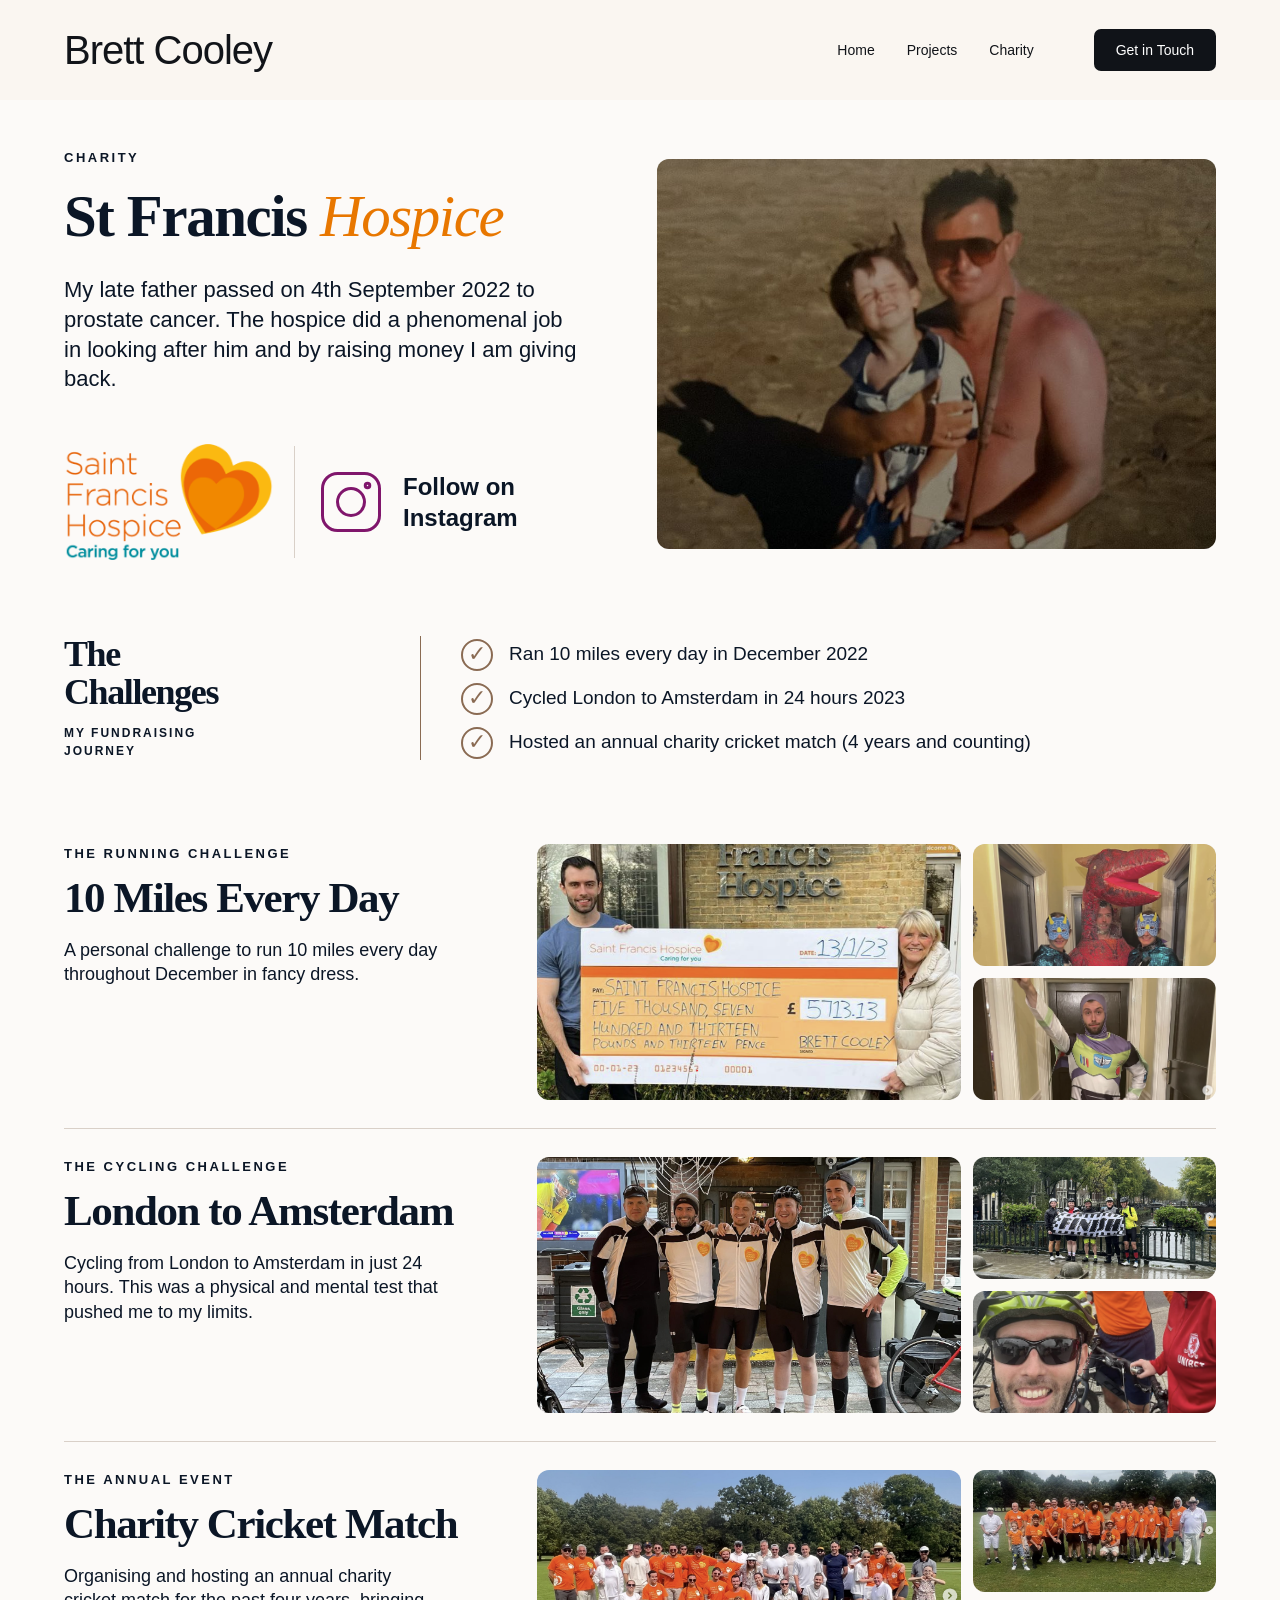
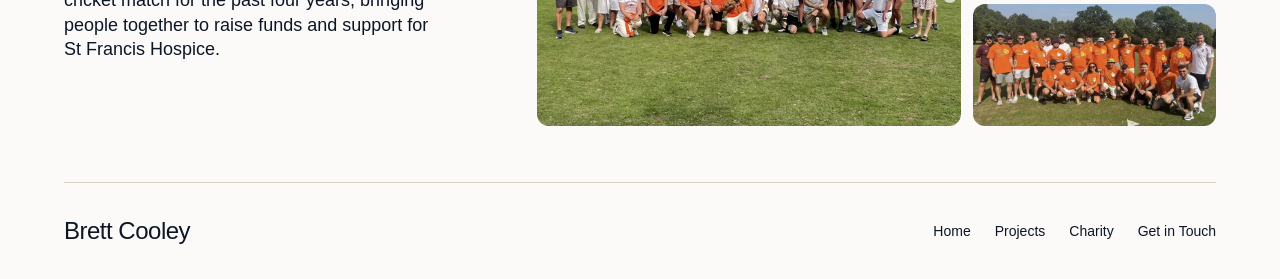
==== charity.html @ a1520d6f "update" ====
<!DOCTYPE html>
<html lang="en">
<head>
    <meta charset="UTF-8">
    <meta name="viewport" content="width=device-width, initial-scale=1.0">
    <title>Charity &amp; CooleyRunnings | Brett Cooley</title>
    <meta name="description" content="Brett Cooley's fundraising journey for St Francis Hospice: running, cycling and annual charity cricket.">
    <link rel="stylesheet" href="./style.css">
    <link rel="stylesheet" href="./charity.css">
</head>
<body class="charityPage">
    <header class="heroPage">
        <section class="navContainer container">
            <div class="navLogo"><a href="./index.html#Home">Brett Cooley</a></div>
            <button class="burger" type="button" aria-label="Toggle navigation" aria-controls="navigation">
                <span></span><span></span><span></span>
            </button>
            <nav class="navLinks" id="navigation" aria-label="Main navigation">
                <a href="./index.html#Home" class="navLink">Home</a>
                <a href="./index.html#Projects" class="navLink">Projects</a>
                <a href="./charity.html" class="navLink">Charity</a>
                <a href="./index.html#Contact" class="ctaContact">Get in Touch</a>
            </nav>
        </section>
    </header>
    <main class="container">
        <section class="charityIntro" aria-labelledby="charityHeading">
            <div class="introText">
                <p class="charityLabel">Charity</p>
                <h1 id="charityHeading">St Francis <em>Hospice</em></h1>
                <p class="introParagraph">My late father passed on 4th September 2022 to prostate cancer. The hospice did a phenomenal job in looking after him and by raising money I am giving back.</p>
                <div class="charitySocials">
                    <a class="hospiceLink" href="https://www.sfh.org.uk/">
                        <img class="hospiceLogo" src="./images/hospice%20logo.png"
                             alt="Saint Francis Hospice — Caring with compassion">
                    </a>
                    <!-- Replace the Instagram href with your CooleyRunnings profile URL. -->
                    <a class="instagramLink" href="https://www.instagram.com/cooley_runnings/">
                        <svg class="charityIcon" viewBox="0 0 48 48" aria-hidden="true">
                            <rect x="5" y="5" width="38" height="38" rx="10"/>
                            <circle cx="24" cy="24" r="9"/><circle cx="35" cy="13" r="1.5"/>
                        </svg>
                        <span>Follow on<br>Instagram</span>
                    </a>
                </div>
            </div>
            <!-- Replace placeholder image sources with your charity photographs. -->
            <div class="charityPhoto introPhoto"><img src="./images/charityheroimage.jpg" alt="A childhood photograph of Brett with his father" loading="lazy"></div>
        </section>
        <section class="challengesPanel" aria-labelledby="challengesHeading">
            <div class="challengesTitle">
                
                <div><h2 id="challengesHeading">The<br>Challenges</h2>
                <p class="charityLabel">My fundraising<br>journey</p></div>
            </div>
            <ul class="challengesList">
                <li>Ran 10 miles every day in December 2022</li>
                <li>Cycled London to Amsterdam in 24 hours 2023</li>
                <li>Hosted an annual charity cricket match (4 years and counting)</li>
            </ul>
        </section>
        <section class="challengeSection" aria-labelledby="runningTitle">
            <div class="challengeText">
                <p class="charityLabel">The running challenge</p>
                <h2 id="runningTitle">10 Miles Every Day</h2>
                <p>A personal challenge to run 10 miles every day throughout December in fancy dress.</p>
            </div>
            <div class="challengeGallery" aria-label="Running photos">
<div class="charityPhoto mainPhoto"><img src="./images/brettandmumpicwithcheque.png" alt="Running fundraising event" loading="lazy"></div>
<div class="charityPhoto dinoPhoto"><img src="./images/dinorunpic.png" alt="Brett and two supporters dressed in dinosaur costumes for a charity run" loading="lazy"></div>
<div class="charityPhoto buzzPhoto"><img src="./images/buzz.png" alt="Running supporters and team" loading="lazy"></div>
</div>
        </section>
        <section class="challengeSection" aria-labelledby="cyclingTitle">
            <div class="challengeText">
                <p class="charityLabel">The cycling challenge</p>
                <h2 id="cyclingTitle">London to Amsterdam</h2>
                <p>Cycling from London to Amsterdam in just 24 hours. This was a physical and mental test that pushed me to my limits.</p>
            </div>
            <div class="challengeGallery" aria-label="Cycling photos">
<div class="charityPhoto mainPhoto"><img src="./images/cyclingstart.png" alt="Cycling fundraising event" loading="lazy"></div>
<div class="charityPhoto "><img src="./images/cyclingfinish.png" alt="Cycling challenge moment" loading="lazy"></div>
<div class="charityPhoto bottomCyclingPhoto"><img src="./images/bottomcyclingpic.png" alt="Four cyclists, including a cyclist wearing a yellow helmet in the foreground" loading="lazy"></div>
</div>
        </section>
        <section class="challengeSection" aria-labelledby="cricketTitle">
            <div class="challengeText">
                <p class="charityLabel">The annual event</p>
                <h2 id="cricketTitle">Charity Cricket Match</h2>
                <p>Organising and hosting an annual charity cricket match for the past four years, bringing people together to raise funds and support for St Francis Hospice.</p>
            </div>
            <div class="challengeGallery" aria-label="Charity cricket photos">
<div class="charityPhoto mainPhoto"><img src="./images/cricket1.png" alt="Charity cricket fundraising event" loading="lazy"></div>
<div class="charityPhoto "><img src="./images/cricket2.png" alt="Charity cricket challenge moment" loading="lazy"></div>
<div class="charityPhoto "><img src="./images/cricket3.png" alt="Charity cricket supporters and team" loading="lazy"></div>
</div>
        </section>
    </main>
    <footer class="charityFooter container">
        <a class="footerName" href="./index.html">Brett Cooley</a>
        <nav class="footerLinks" aria-label="Footer navigation">
            <a href="./index.html#Home">Home</a>
            <a href="./index.html#Projects">Projects</a>
            <a href="./charity.html" aria-current="page">Charity</a>
            <a href="./index.html#Contact">Get in Touch</a>
        </nav>
    </footer>
    <script src="./script-js"></script>
</body>
</html>
---- style.css ----
:root {
    /* BACKGROUNDS */
    --background: #FAF6F1;
    --background-secondary: #F2ECE5;

    /* TEXT */
    --text: #111419;
    --text-secondary: #393939;
    --text-highlight: #9A8D84;

    /* BUTTONS */
    --button-background: #101318;
    --button-text: #FFFFFF;

    /* BORDERS */
    --border: #D9D0C8;

    /* FONTS */
    --font-main: 'DM Sans', Arial, sans-serif;
    --font-stats: 'Cormorant Garamond', Georgia, serif;
    --page-width: 1160px;
    --section-space: clamp(36px, 5vw, 58px);
    --button-radius: 7px;
    --image-radius: 14px;
}

/* BASE STYLES */

* {
    margin: 0;
    padding: 0;
    box-sizing: border-box;
}

img {
    display: block;
    max-width: 100%;
    height: auto;
}

html {
    scroll-behavior: smooth;
    scroll-padding-top: 24px;
}

body {
    background: var(--background);
    color: var(--text);
    font-family: var(--font-main);
    -webkit-font-smoothing: antialiased;
}

a {
    color: inherit;
    text-decoration: none;
}

button {
    font: inherit;
}

a:focus-visible, button:focus-visible {
    outline: 2px solid var(--text-highlight);
    outline-offset: 6px;
}

/* SHARED STYLES */

.container {
    width: 90%;
    max-width: var(--page-width);
    margin: 0 auto;
}

.sectionLabel {
    display: flex;
    align-items: center;
    gap: 24px;
    font-size: 12px;
    font-weight: 700;
    letter-spacing: 3px;
    text-transform: uppercase;
    line-height: 1.5;
}

.sectionLabel::after {
    content: '';
    width: 66px;
    height: 1px;
    background: var(--text-secondary);
    flex-shrink: 0;
}

.heroImage, .charityImage, .webDevImage {
    background: #000;
}

.heroImage img, .charityImage img, .webDevImage img {
    width: 100%;
    height: 100%;
    object-fit: cover;
    color: #fff;
    font-size: 14px;
}

.charityText h2, .webDevText h2, .contactSection h2 {
    font-size: clamp(30px, 3.7vw, 42px);
    font-weight: 400;
    line-height: 1.12;
    letter-spacing: -1.3px;
    margin-top: 20px;
}

.sectionLink {
    display: inline-flex;
    gap: 24px;
    align-items: center;
    font-size: 18px;
    font-weight: 600;
    border-bottom: 1px solid currentColor;
    padding-bottom: 7px;
    margin-top: 28px;
}

.sectionLink span {
    font-size: 26px;
    line-height: 1;
}

/* NAVIGATION */

.navContainer {
    display: grid;
    grid-template-columns: auto 1fr;
    margin-top: 0;
    position: relative;
    align-items: center;
    min-height: 100px;
    gap: 24px;
}

.navLinks {
    position: absolute;
    top: 100%;
    left: 0;
    width: 100%;
    visibility: hidden;
    opacity: 0;
    display: flex;
    flex-direction: column;
    justify-content: center;
    align-items: center;
    gap: 14px;
    grid-column: 1 / -1;
    transform: translateY(-10px);
    transition: transform 0.6s, opacity 0.6s, visibility 0.3s;
    z-index: 100;
    padding: 20px;
    background-color: var(--background);
    border-bottom: 1px solid var(--border);
}

.navLinks a {
    display: flex;
    text-align: center;
    align-items: center;
    justify-content: center;
    text-decoration: none;
    color: var(--text);
    padding: 10px;
}

.navLinks.active {
    visibility: visible;
    opacity: 1;
    transform: translateY(0);
}

.navlogo {
    margin-left: 5px;
}

.burger {
    display: flex;
    flex-direction: column;
    gap: 5px;
    margin-left: auto;
    margin-right: 5px;
    border: 0;
    background: transparent;
    padding: 12px 0 12px 12px;
    cursor: pointer;
}

.burger span {
    display: block;
    width: 30px;
    height: 3px;
    border-radius: 20px;
    background-color: black;
    flex-direction: column;
    transition: transform 0.3s ease, opacity 0.3s ease;
}

.burger.active span:nth-child(2) {
    opacity: 0;
}

.burger.active span:nth-child(1) {
    transform: translateY(8px) rotate(45deg);
}

.burger.active span:nth-child(3) {
    transform: translateY(-8px) rotate(-45deg);
}

.navLogo, .navlogo {
    margin-left: 0;
    font-size: 28px;
    letter-spacing: -1px;
    white-space: nowrap;
}

.navLinks .ctaContact, .heroCta1 {
    background: var(--button-background);
    color: var(--button-text);
    border-radius: var(--button-radius);
    padding: 15px 24px;
    transition: transform 0.2s ease, background-color 0.2s ease;
}

.heroCta1:hover, .navLinks .ctaContact:hover {
    background: var(--text-secondary);
    transform: scale(1.03);
}

.navLink:hover, .sectionLink:hover, .heroCta2:hover {
    color: var(--text-highlight);
    transform: scale(1.03);
    transition: transform 0.2s ease, background-color 0.2s ease;
}

/* HERO */

.heroContainer {
    margin-top: 24px;
    display: grid;
    grid-template-columns: 1fr;
    gap: 36px;
}

.heroTitle {
    margin-top: 24px;
    font-family: var(--font-main);
    font-size: clamp(38px, 5.1vw, 64px);
    font-weight: 400;
    line-height: 1.08;
    letter-spacing: -2px;
}

.heroTitle2 {
    color: var(--text-highlight);
    font-style: italic;
    font-size: inherit;
    font-weight: 400;
    display: block;
    line-height: 1.1;
}

.heroParagraph {
    margin-top: 30px;
    width: 100%;
    max-width: 39ch;
    font-size: 18px;
    text-align: left;
    line-height: 1.5;
}

.heroImage {
    margin-top: 0;
    background-color: black;
    min-height: 0;
    position: relative;
    aspect-ratio: 1.1;
    border-radius: 0;
    /* Rounded, slanted outline; the photo inside stays upright. */
    clip-path: polygon(
        43% 0%, 79% 0%, 84% 0.5%, 88.5% 2%, 92.5% 4.5%,
        96% 8%, 98.5% 12.5%, 100% 18%, 100% 23%, 99% 29%,
        89% 72%, 87% 79%, 84% 85%, 80% 90%, 75% 94%,
        69% 97%, 63% 99%, 57% 100%, 28% 100%, 22% 99.5%,
        16% 98%, 11% 95.5%, 6.5% 92%, 3% 87.5%, 1% 82%,
        0% 76%, 0% 70%, 1% 64%, 6% 42%, 9% 31%,
        13% 21%, 18% 13%, 23.5% 7%, 30% 3%, 36% 1%
    );
    overflow: hidden;
}

.heroCtas {
    display: flex;
    flex-direction: row;
    gap: 22px 36px;
    margin-top: 36px;
    font-size: 16px;
    white-space: nowrap;
    align-items: center;
    flex-wrap: wrap;
}

.heroTitles {
    align-self: center;
    min-width: 0;
}

.heroCta1 {
    display: inline-flex;
    align-items: center;
    gap: 28px;
}

.heroCta2 {
    display: inline-flex;
    align-items: center;
    gap: 12px;
    border-bottom: 1px solid currentColor;
    padding: 8px 0;
    font-weight: 600;
}

/* ACHIEVEMENTS */

.charityFigureShort {
    display: none;
}

.achievementsContainer {
    display: grid;
    grid-template-columns: repeat(3, minmax(0, 1fr));
    margin-top: 20px;
    grid-column: 1 / -1;
    padding: 20px 0 54px;
}

.achievement {
    text-align: center;
    padding: 0 12px;
}

.achievement:last-child {
    align-items: center;
    justify-content: center;
    grid-column: auto;
    margin: 0;
    text-align: center;
}

.achievement + .achievement {
    border-left: 1px solid var(--text-highlight);
}

.achievement h2 {
    font-family: var(--font-stats);
    font-size: clamp(32px, 5.5vw, 62px);
    font-weight: 400;
    line-height: 1.15;
    letter-spacing: -2px;
}

.achievement p {
    margin-top: 14px;
    font-size: 10px;
    line-height: 1.6;
    letter-spacing: 2.5px;
    text-transform: uppercase;
}

/* CHARITY AND WEB DEVELOPMENT */

.charitySection, .webDevSection {
    display: grid;
    align-items: center;
    gap: 36px;
    border-top: 1px solid var(--border);
    padding: var(--section-space) 0;
}

.charityImage, .webDevImage {
    aspect-ratio: 1.8;
    overflow: hidden;
    border-radius: var(--image-radius);
}

.webDevImage {
    background: transparent;
    aspect-ratio: auto;
    border-radius: 0;
}

.webDevImage img {
    height: auto;
    object-fit: contain;
}

.charityText > p:not(.sectionLabel), .webDevText > p:not(.sectionLabel) {
    font-size: 19px;
    line-height: 1.5;
    max-width: 35ch;
    margin-top: 22px;
}

/* CONTACT */

.contactSection {
    padding: clamp(40px, 6vw, 76px) 0;
    border-top: 1px solid var(--border);
    border-bottom: 1px solid var(--border);
    margin-bottom: 40px;
    text-align: center;
}

.contactSection .sectionLabel {
    flex-direction: column;
    gap: 16px;
    color: var(--text-highlight);
}

.contactSection .sectionLabel::after {
    background: var(--text-highlight);
}

.contactSection h2 {
    font-family: var(--font-stats);
    font-size: clamp(28px, 3.5vw, 44px);
    line-height: 1.2;
    letter-spacing: -1px;
    margin: 26px auto 0;
    max-width: 40ch;
}

.contactLinks {
    display: flex;
    flex-wrap: wrap;
    align-items: center;
    justify-content: center;
    gap: 24px;
    margin-top: 40px;
}

.contactLink {
    display: inline-flex;
    align-items: center;
    gap: 18px;
    min-width: 0;
    max-width: 100%;
    font-size: clamp(14px, 1.8vw, 21px);
}

.contactLink span {
    overflow-wrap: anywhere;
}

.contactLink:hover {
    color: var(--text-highlight);
}

.contactIcon {
    width: 36px;
    height: 36px;
    flex-shrink: 0;
    fill: none;
    stroke: var(--text-highlight);
    stroke-width: 1.6;
    stroke-linecap: round;
    stroke-linejoin: round;
}

.linkedinBackground {
    fill: var(--text-highlight);
    stroke: none;
}

.linkedinMark {
    stroke: var(--background);
    stroke-width: 2.5;
}

.linkedinDot {
    fill: var(--background);
    stroke: none;
}

.contactSection > p:last-child {
    margin-top: 18px;
    color: var(--text-secondary);
    line-height: 1.5;
}

/* RESPONSIVE STYLES */

@media (min-width: 850px) {
    .contactLinks {
        gap: 0;
    }

    .contactLink + .contactLink {
        border-left: 1px solid var(--text-highlight);
        margin-left: 32px;
        padding-left: 32px;
    }

    .navLogo {
        font-size: 40px;
    }

    .burger {
        display: none;
    }
    .navLinks {
        position: static;
        top: auto;
        left: auto;
        grid-column: auto;
        width: auto;
        visibility: visible;
        opacity: 1;
        flex-direction: row;
        justify-content: flex-end;
        transform: none;
        transition: none;
        padding: 0;
        border: 0;
        gap: 16px;
    }
    .navLinks a {
        font-size: 14px;
        padding: 10px 8px;
    }
    .navLinks .ctaContact {
        margin-left: 36px;
        padding: 13px 22px;
    }
    
    .heroContainer {
        grid-template-columns: 0.95fr 1.05fr;
        gap: 44px 24px;
        margin-top: 12px;
    }
    .heroImage {
        aspect-ratio: 1.08;
        min-height: 450px;
    }
    .achievementsContainer {
        margin-top: 14px;
    }
    .achievement p {
        font-size: 11px;
        letter-spacing: 4px;
    }
    .charitySection {
        grid-template-columns: 1.25fr 0.92fr;
        gap: 44px;
    }
    .webDevSection {
        grid-template-columns: 0.92fr 1.25fr;
        gap: 44px;
    }
}
@media (max-width: 480px) {
    .contactSection h2 {
        font-size: clamp(22px, 6vw, 28px);
        line-height: 1.3;
        letter-spacing: -0.4px;
        text-wrap: balance;
    }

    .contactLinks {
        flex-direction: column;
        align-items: stretch;
        gap: 20px;
        width: max-content;
        max-width: 100%;
        margin: 28px auto 0;
        text-align: left;
    }

    .contactLink {
        width: 100%;
        gap: 12px;
    }

    .contactIcon {
        width: 28px;
        height: 28px;
    }

    .webDevImage {
        /* Use the full screen width for the three-laptop showcase. */
        width: calc(100% + 10vw);
        margin-left: -5vw;
    }

    .charityFigureFull {
        display: none;
    }
    .charityFigureShort {
        display: inline;
    }
    .navLogo {
        font-size: 25px;
    }
    .heroCtas {
        gap: 18px;
        font-size: 14px;
    }
    .heroCta1 {
        padding: 14px 16px;
        gap: 16px;
    }
    .achievement {
        padding: 0 8px;
    }
    .achievement h2 {
        font-size: 31px;
        letter-spacing: -1.5px;
    }
    .achievement p {
        font-size: 8px;
        letter-spacing: 1.4px;
    }
    .sectionLabel {
        letter-spacing: 2px;
    }
}
@media (prefers-reduced-motion: reduce) {
    html {
        scroll-behavior: auto;
    }
    .navLinks, .burger span, .navLinks .ctaContact, .heroCta1 {
        transition: none;
    }
}
---- charity.css ----
/* CHARITY PAGE VALUES */

.charityPage {
    --charity-navy: #0b1626;
    --charity-taupe: #8a6b53;
    --charity-purple: #80166c;
    --hospice-orange: #e87700;
    --charity-space: clamp(28px, 4vw, 48px);
    color: var(--charity-navy);
    background: #fcfaf8;
}

/* Navigation uses the shared homepage styles in style.css. */

.charityPage > header {
    color: var(--text);
    background: var(--background);
}

/* INTRODUCTION */

.charityIntro {
    display: grid;
    grid-template-columns: 1fr 1fr;
    align-items: center;
    gap: 34px;
    padding: var(--charity-space) 0;
}

.charityLabel {
    font-size: 13px;
    line-height: 1.5;
    text-transform: uppercase;
    letter-spacing: 2.5px;
    font-weight: 700;
}

.charityPage h1, .charityPage h2 {
    color: var(--charity-navy);
    font-family: var(--font-stats);
    font-weight: 600;
    line-height: 1.05;
    letter-spacing: -1.4px;
}

.charityPage h1 {
    font-size: clamp(34px, 4.6vw, 62px);
    margin-top: 18px;
}

.charityPage h1 em {
    color: var(--hospice-orange);
    font-weight: 400;
}

.introParagraph {
    font-size: clamp(17px, 1.9vw, 22px);
    line-height: 1.35;
    margin-top: 28px;
    max-width: 42ch;
}

.charityPhoto {
    overflow: hidden;
    border-radius: 12px;
    background: #e6e6e8;
    min-width: 0;
}

.charityPhoto img {
    width: 100%;
    height: 100%;
    object-fit: cover;
}

.introPhoto {
    aspect-ratio: 1.43;
}

.introPhoto img {
    object-position: center 5%;
}

.dinoPhoto img {
    object-position: center top;
}

.buzzPhoto img {
    object-position: center 20%;
}

.bottomCyclingPhoto img {
    object-position: center 85%;
}

.charitySocials {
    display: flex;
    align-items: center;
    gap: 20px;
    margin-top: 50px;
}

.charitySocials a {
    display: inline-flex;
    align-items: center;
    gap: 16px;
}

.charityIcon {
    width: 52px;
    height: 52px;
    flex-shrink: 0;
    fill: none;
    stroke: currentColor;
    stroke-width: 2;
    stroke-linecap: round;
    stroke-linejoin: round;
}

.hospiceLink {
    color: var(--charity-purple);
    font-size: 22px;
    line-height: 1.05;
    font-weight: 700;
}

.hospiceLogo {
    width: clamp(120px, 18vw, 210px);
    height: auto;
    object-fit: contain;
}

.instagramLink {
    border-left: 1px solid var(--border);
    padding-left: 20px;
    min-height: clamp(66px, 10vw, 112px);
    font-size: clamp(18px, 2vw, 24px);
    font-weight: 600;
    line-height: 1.3;
}

.instagramLink .charityIcon {
    color: var(--charity-purple);
    width: clamp(52px, 6vw, 72px);
    height: clamp(52px, 6vw, 72px);
}

.charitySocials a:hover {
    opacity: 0.75;
}

/* CHALLENGE SUMMARY */

.challengesPanel {
    display: grid;
    grid-template-columns: 31% 1fr;
    align-items: center;
    background: var(--background)
    border-radius: 16px;
    padding: 28px 0px;
    gap: 40px;
    margin-bottom: 28px;
}

.challengesTitle {
    display: flex;
    align-items: center;
    gap: 24px;
    border-right: 1px solid var(--charity-taupe);
    padding-right: 24px;
}

.challengesTitle .charityIcon {
    color: var(--charity-taupe);
    height: 76px;
    width: 60px;
}

.challengesTitle h2 {
    font-size: 36px;
}

.challengesTitle .charityLabel {
    margin-top: 12px;
    font-size: 12px;
    letter-spacing: 2px;
}

.challengesList {
    list-style: none;
    display: grid;
    gap: 18px;
    font-size: 19px;
    line-height: 1.35;
}

.challengesList li {
    position: relative;
    padding-left: 48px;
}

.challengesList li::before {
    content: '\2713';
    position: absolute;
    left: 0;
    top: -2px;
    width: 28px;
    height: 28px;
    border: 2px solid var(--charity-taupe);
    border-radius: 50%;
    color: var(--charity-taupe);
    font-size: 22px;
    line-height: 26px;
    text-align: center;
}

/* INDIVIDUAL CHALLENGES AND PHOTO GALLERIES */

.challengeSection {
    display: grid;
    grid-template-columns: 0.9fr 1.4fr;
    gap: 36px;
    padding: 28px 0;
}

.challengeSection + .challengeSection {
    border-top: 1px solid var(--border);
}

.challengeText h2 {
    font-size: clamp(30px, 3.4vw, 43px);
    margin-top: 12px;
}

.challengeText > p:last-child {
    font-size: 18px;
    line-height: 1.35;
    margin-top: 18px;
    max-width: 38ch;
}

.challengeGallery {
    display: grid;
    grid-template-columns: 1.75fr 1fr;
    grid-template-rows: repeat(2, 1fr);
    gap: 12px;
    height: clamp(180px, 20vw, 260px);
}

.challengeGallery .mainPhoto {
    grid-row: 1 / -1;
}

.challengeGallery .charityPhoto {
    min-height: 0;
}

/* Footer uses the shared homepage contact styles in style.css. */

.charityPage .contactSection h2 {
    font-weight: 400;
    line-height: 1.2;
    letter-spacing: -1px;
    color: var(--text);
}

/* TABLETS AND PHONES */


@media (max-width: 849px) {
    .charityIntro {
        grid-template-columns: 1fr;
    }

    .introPhoto {
        max-height: 400px;
    }

    .charitySocials {
        margin-top: 28px;
    }

    .challengesPanel {
        grid-template-columns: 1fr;
        gap: 24px;
        padding: 26px;
    }

    .challengesTitle {
        border-right: 0;
        border-bottom: 1px solid var(--border);
        padding: 0 0 22px;
    }

    .challengesTitle h2 br, .challengesTitle .charityLabel br {
        display: none;
    }

    .challengeSection {
        grid-template-columns: 1fr;
        gap: 24px;
    }

    .challengeText > p:last-child {
        max-width: 60ch;
    }

    .challengeGallery {
        height: 240px;
    }

}

@media (max-width: 480px) {
.charityPage .charityLabel {
        font-size: 11px;
        letter-spacing: 2px;
    }

    .charitySocials {
        gap: 16px;
    }

    .charitySocials a {
        gap: 8px;
    }

    .hospiceLink {
        font-size: 18px;
    }

    .instagramLink {
        font-size: 16px;
        padding-left: 16px;
    }

    .charitySocials .charityIcon {
        width: 44px;
        height: 44px;
    }

    .challengesTitle {
        gap: 16px;
    }

    .challengesTitle h2 {
        font-size: 30px;
    }

    .challengesList {
        font-size: 16px;
    }

    .challengesList li {
        padding-left: 38px;
    }

    .challengeGallery {
        height: 170px;
        gap: 8px;
    }

    .challengeText > p:last-child {
        font-size: 17px;
    }

.involvedContent > .charityIcon {
        width: 48px;
        height: 48px;
    }

.getInvolved h2 {
        font-size: 32px;
    }

}


@media (max-width: 480px) {
    .charityPage .contactSection h2 {
        line-height: 1.3;
        letter-spacing: -0.4px;
    }
}

/* FOOTER NAVIGATION */

.charityFooter {
    display: flex;
    align-items: center;
    justify-content: space-between;
    flex-wrap: wrap;
    gap: 24px;
    border-top: 1px solid var(--border);
    margin-top: 28px;
    padding: 32px 0;
}

.footerName {
    font-size: 24px;
    letter-spacing: -0.5px;
}

.footerLinks {
    display: flex;
    align-items: center;
    justify-content: center;
    flex-wrap: wrap;
    gap: 12px 24px;
}

.footerLinks a {
    padding: 8px 0;
    font-size: 14px;
}

.footerLinks a:hover {
    color: var(--text-highlight);
}



@media (max-width: 480px) {
    .charityFooter {
        flex-direction: column;
        text-align: center;
        gap: 16px;
    }

    .footerLinks {
        gap: 12px 20px;
    }
}
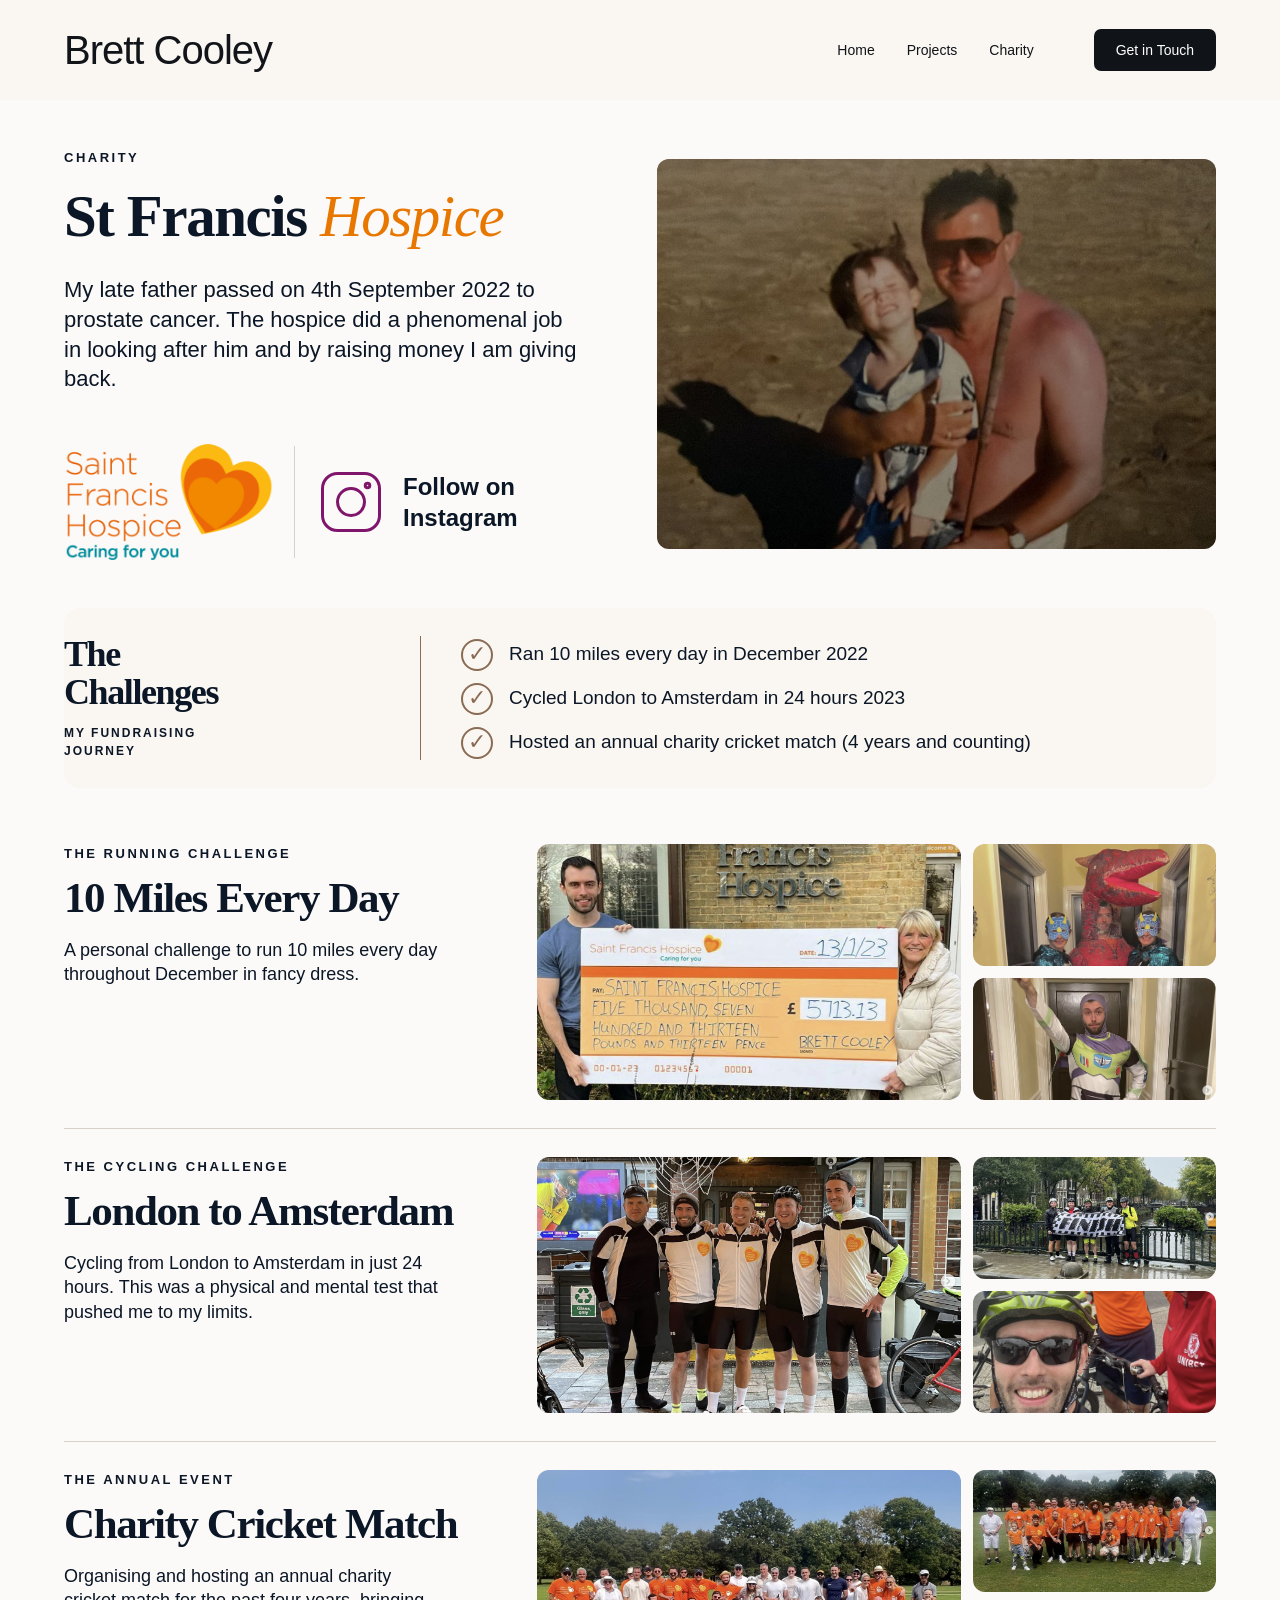
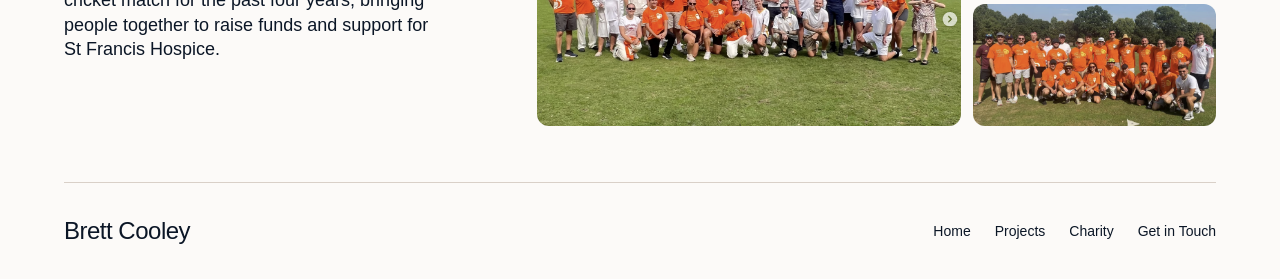
==== commit 0af80e48: "update" ====
--- a/charity.html
+++ b/charity.html
@@ -50,7 +50,7 @@
         <section class="challengesPanel" aria-labelledby="challengesHeading">
             <div class="challengesTitle">
                 
-                <div><h2 id="challengesHeading">The<br>Challenges</h2>
+                <div><h2 id="challengesHeading">The<br> Challenges</h2>
                 <p class="charityLabel">My fundraising<br>journey</p></div>
             </div>
             <ul class="challengesList">
@@ -90,7 +90,7 @@
                 <p>Organising and hosting an annual charity cricket match for the past four years, bringing people together to raise funds and support for St Francis Hospice.</p>
             </div>
             <div class="challengeGallery" aria-label="Charity cricket photos">
-<div class="charityPhoto mainPhoto"><img src="./images/cricket1.png" alt="Charity cricket fundraising event" loading="lazy"></div>
+<div class="charityPhoto mainPhoto cricketPhoto"><img src="./images/cricket1.png" alt="Group photograph of the charity cricket players and supporters" loading="lazy"></div>
 <div class="charityPhoto "><img src="./images/cricket2.png" alt="Charity cricket challenge moment" loading="lazy"></div>
 <div class="charityPhoto "><img src="./images/cricket3.png" alt="Charity cricket supporters and team" loading="lazy"></div>
 </div>
--- a/charity.css
+++ b/charity.css
@@ -91,6 +91,10 @@
 
 .bottomCyclingPhoto img {
     object-position: center 85%;
+}
+
+.cricketPhoto img {
+    object-position: center 35%;
 }
 
 .charitySocials {
@@ -155,7 +159,7 @@
     display: grid;
     grid-template-columns: 31% 1fr;
     align-items: center;
-    background: var(--background)
+    background: var(--background);
     border-radius: 16px;
     padding: 28px 0px;
     gap: 40px;
@@ -283,7 +287,15 @@
     .challengesPanel {
         grid-template-columns: 1fr;
         gap: 24px;
-        padding: 26px;
+        padding: 26px 0;
+        text-align: left;
+    }
+
+    .challengesList {
+        width: 100%;
+        margin: 0;
+        padding: 0;
+        text-align: left;
     }
 
     .challengesTitle {
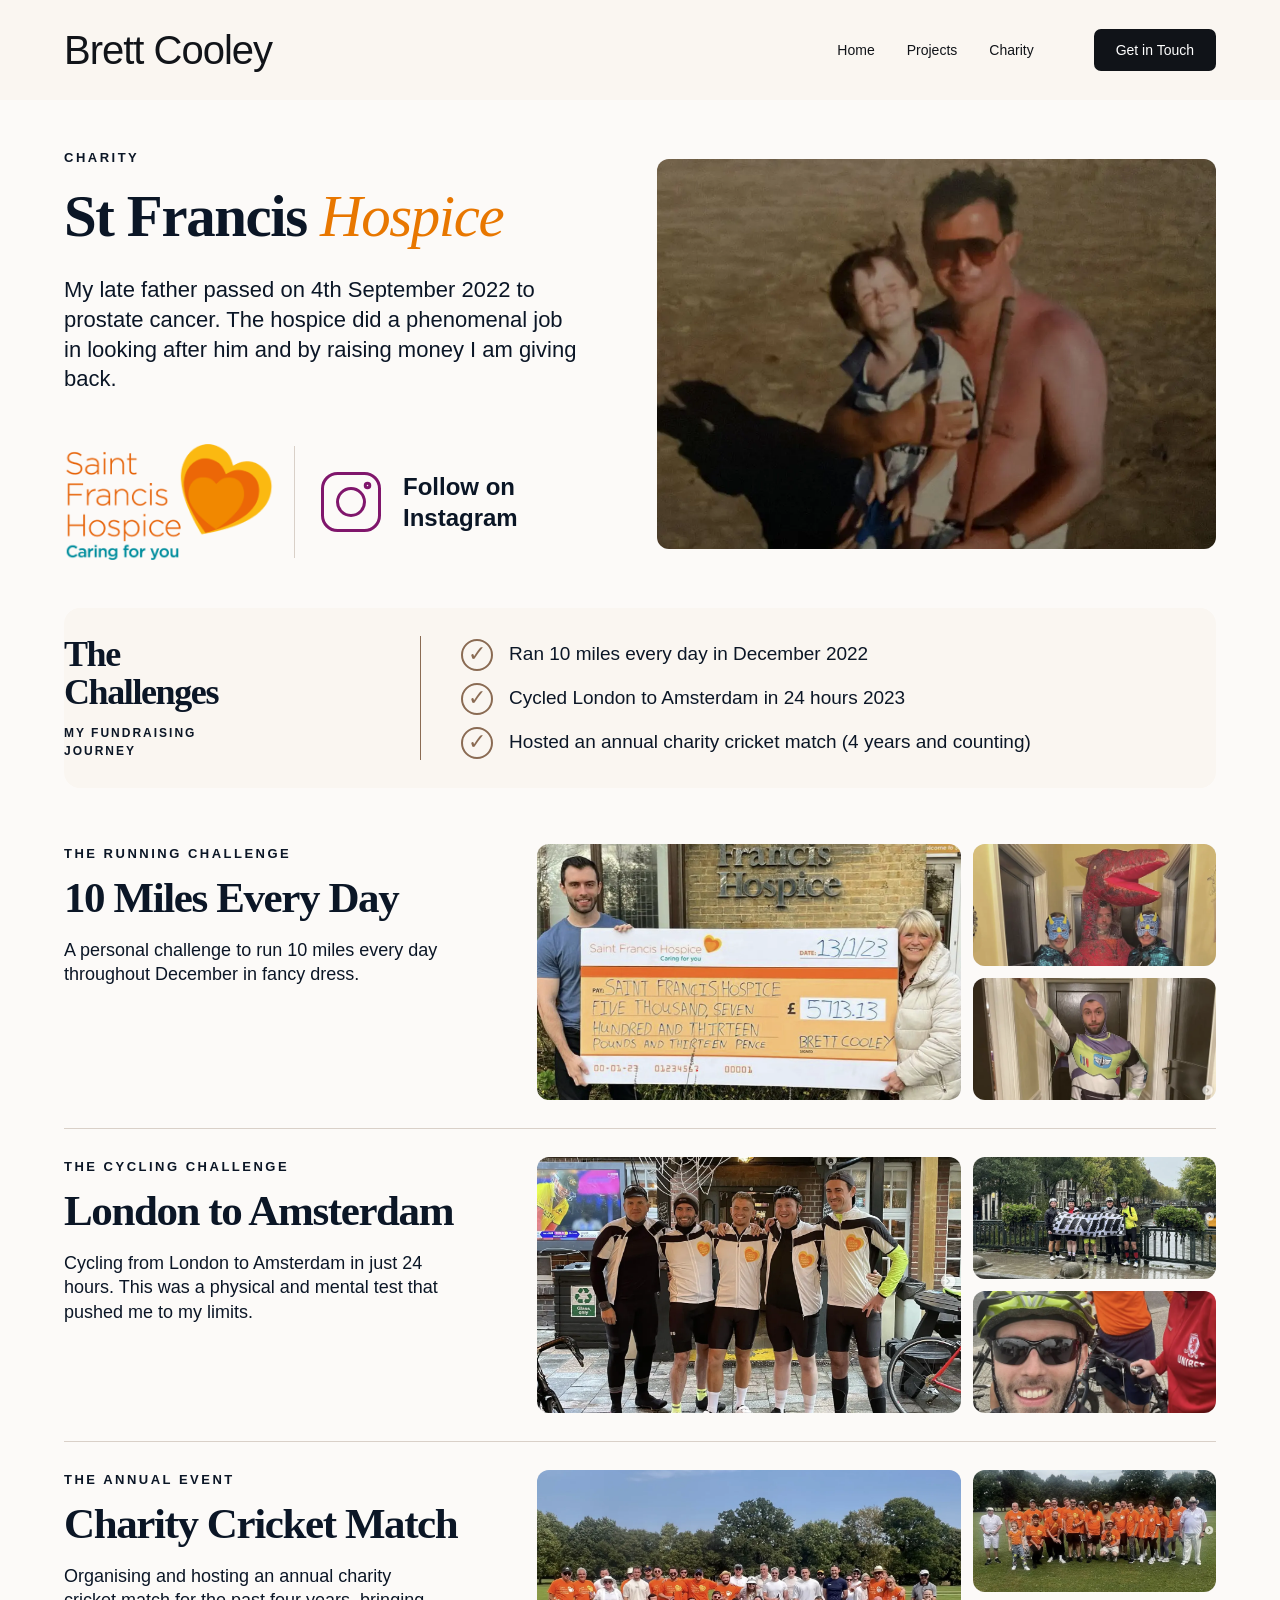
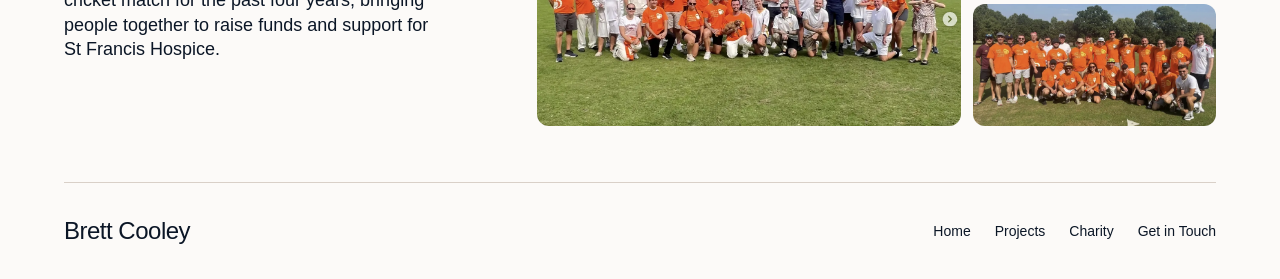
==== commit dba1ff22: "update" ====
--- a/charity.html
+++ b/charity.html
@@ -45,7 +45,7 @@
                 </div>
             </div>
             <!-- Replace placeholder image sources with your charity photographs. -->
-            <div class="charityPhoto introPhoto"><img src="./images/charityheroimage.jpg" alt="A childhood photograph of Brett with his father" loading="lazy"></div>
+            <div class="charityPhoto introPhoto"><img src="./images/charityheroimage.webp" alt="A childhood photograph of Brett with his father" loading="lazy"></div>
         </section>
         <section class="challengesPanel" aria-labelledby="challengesHeading">
             <div class="challengesTitle">
@@ -66,9 +66,9 @@
                 <p>A personal challenge to run 10 miles every day throughout December in fancy dress.</p>
             </div>
             <div class="challengeGallery" aria-label="Running photos">
-<div class="charityPhoto mainPhoto"><img src="./images/brettandmumpicwithcheque.png" alt="Running fundraising event" loading="lazy"></div>
-<div class="charityPhoto dinoPhoto"><img src="./images/dinorunpic.png" alt="Brett and two supporters dressed in dinosaur costumes for a charity run" loading="lazy"></div>
-<div class="charityPhoto buzzPhoto"><img src="./images/buzz.png" alt="Running supporters and team" loading="lazy"></div>
+<div class="charityPhoto mainPhoto"><img src="./images/brettandmumpicwithcheque.webp" alt="Running fundraising event" loading="lazy"></div>
+<div class="charityPhoto dinoPhoto"><img src="./images/dinorunpic.webp" alt="Brett and two supporters dressed in dinosaur costumes for a charity run" loading="lazy"></div>
+<div class="charityPhoto buzzPhoto"><img src="./images/buzz.webp" alt="Running supporters and team" loading="lazy"></div>
 </div>
         </section>
         <section class="challengeSection" aria-labelledby="cyclingTitle">
@@ -78,9 +78,9 @@
                 <p>Cycling from London to Amsterdam in just 24 hours. This was a physical and mental test that pushed me to my limits.</p>
             </div>
             <div class="challengeGallery" aria-label="Cycling photos">
-<div class="charityPhoto mainPhoto"><img src="./images/cyclingstart.png" alt="Cycling fundraising event" loading="lazy"></div>
-<div class="charityPhoto "><img src="./images/cyclingfinish.png" alt="Cycling challenge moment" loading="lazy"></div>
-<div class="charityPhoto bottomCyclingPhoto"><img src="./images/bottomcyclingpic.png" alt="Four cyclists, including a cyclist wearing a yellow helmet in the foreground" loading="lazy"></div>
+<div class="charityPhoto mainPhoto"><img src="./images/cyclingstart.webp" alt="Cycling fundraising event" loading="lazy"></div>
+<div class="charityPhoto "><img src="./images/cyclingfinish.webp" alt="Cycling challenge moment" loading="lazy"></div>
+<div class="charityPhoto bottomCyclingPhoto"><img src="./images/bottomcyclingpic.webp" alt="Four cyclists, including a cyclist wearing a yellow helmet in the foreground" loading="lazy"></div>
 </div>
         </section>
         <section class="challengeSection" aria-labelledby="cricketTitle">
@@ -90,9 +90,9 @@
                 <p>Organising and hosting an annual charity cricket match for the past four years, bringing people together to raise funds and support for St Francis Hospice.</p>
             </div>
             <div class="challengeGallery" aria-label="Charity cricket photos">
-<div class="charityPhoto mainPhoto cricketPhoto"><img src="./images/cricket1.png" alt="Group photograph of the charity cricket players and supporters" loading="lazy"></div>
-<div class="charityPhoto "><img src="./images/cricket2.png" alt="Charity cricket challenge moment" loading="lazy"></div>
-<div class="charityPhoto "><img src="./images/cricket3.png" alt="Charity cricket supporters and team" loading="lazy"></div>
+<div class="charityPhoto mainPhoto cricketPhoto"><img src="./images/cricket1.webp" alt="Group photograph of the charity cricket players and supporters" loading="lazy"></div>
+<div class="charityPhoto "><img src="./images/cricket2.webp" alt="Charity cricket challenge moment" loading="lazy"></div>
+<div class="charityPhoto "><img src="./images/cricket3.webp" alt="Charity cricket supporters and team" loading="lazy"></div>
 </div>
         </section>
     </main>
--- a/style.css
+++ b/style.css
@@ -594,6 +594,7 @@
     }
 
     .webDevImage {
+        order: -1;
         /* Use the full screen width for the three-laptop showcase. */
         width: calc(100% + 10vw);
         margin-left: -5vw;
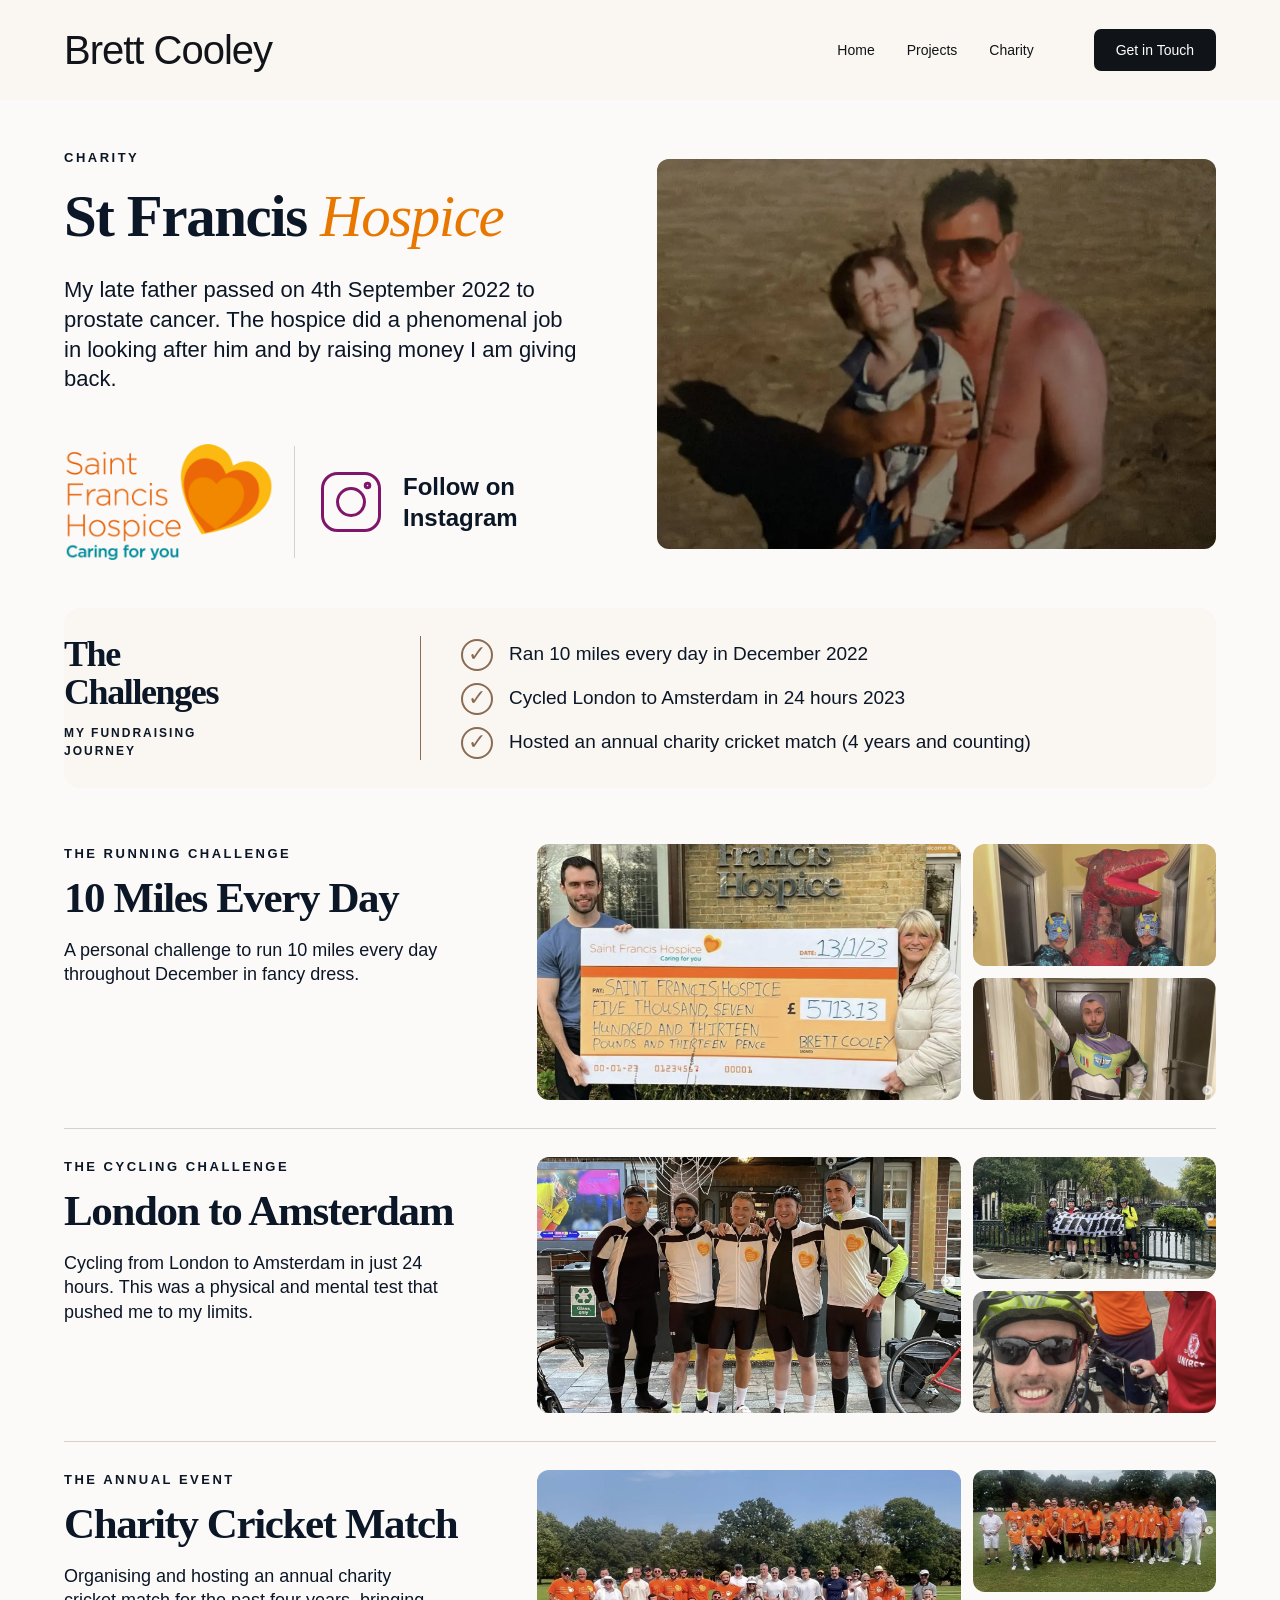
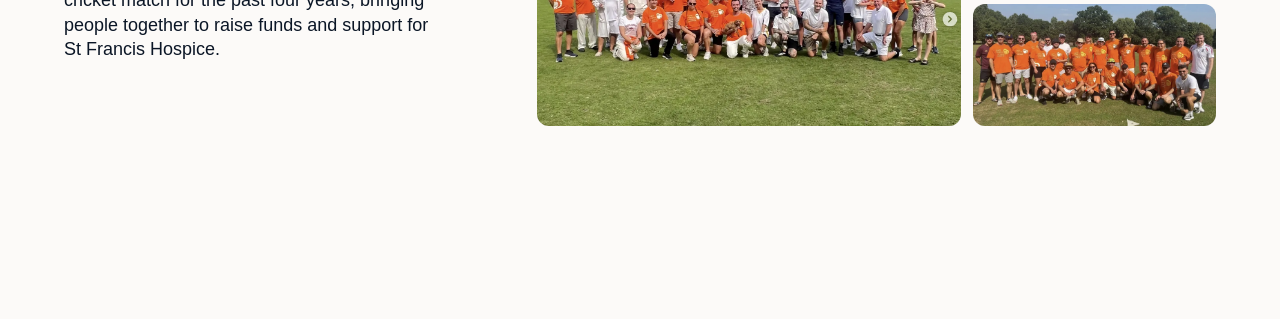
==== commit 66866376: "update" ====
--- a/charity.html
+++ b/charity.html
@@ -7,6 +7,7 @@
     <meta name="description" content="Brett Cooley's fundraising journey for St Francis Hospice: running, cycling and annual charity cricket.">
     <link rel="stylesheet" href="./style.css">
     <link rel="stylesheet" href="./charity.css">
+    <link rel="stylesheet" href="./scroll-reveal.css">
 </head>
 <body class="charityPage">
     <header class="heroPage">
@@ -17,14 +18,14 @@
             </button>
             <nav class="navLinks" id="navigation" aria-label="Main navigation">
                 <a href="./index.html#Home" class="navLink">Home</a>
-                <a href="./index.html#Projects" class="navLink">Projects</a>
+                <a href="./projects.html" class="navLink">Projects</a>
                 <a href="./charity.html" class="navLink">Charity</a>
                 <a href="./index.html#Contact" class="ctaContact">Get in Touch</a>
             </nav>
         </section>
     </header>
     <main class="container">
-        <section class="charityIntro" aria-labelledby="charityHeading">
+        <section class="charityIntro hidden" aria-labelledby="charityHeading">
             <div class="introText">
                 <p class="charityLabel">Charity</p>
                 <h1 id="charityHeading">St Francis <em>Hospice</em></h1>
@@ -47,7 +48,7 @@
             <!-- Replace placeholder image sources with your charity photographs. -->
             <div class="charityPhoto introPhoto"><img src="./images/charityheroimage.webp" alt="A childhood photograph of Brett with his father" loading="lazy"></div>
         </section>
-        <section class="challengesPanel" aria-labelledby="challengesHeading">
+        <section class="challengesPanel hidden" aria-labelledby="challengesHeading">
             <div class="challengesTitle">
                 
                 <div><h2 id="challengesHeading">The<br> Challenges</h2>
@@ -59,7 +60,7 @@
                 <li>Hosted an annual charity cricket match (4 years and counting)</li>
             </ul>
         </section>
-        <section class="challengeSection" aria-labelledby="runningTitle">
+        <section class="challengeSection hidden" aria-labelledby="runningTitle">
             <div class="challengeText">
                 <p class="charityLabel">The running challenge</p>
                 <h2 id="runningTitle">10 Miles Every Day</h2>
@@ -71,7 +72,7 @@
 <div class="charityPhoto buzzPhoto"><img src="./images/buzz.webp" alt="Running supporters and team" loading="lazy"></div>
 </div>
         </section>
-        <section class="challengeSection" aria-labelledby="cyclingTitle">
+        <section class="challengeSection hidden" aria-labelledby="cyclingTitle">
             <div class="challengeText">
                 <p class="charityLabel">The cycling challenge</p>
                 <h2 id="cyclingTitle">London to Amsterdam</h2>
@@ -83,7 +84,7 @@
 <div class="charityPhoto bottomCyclingPhoto"><img src="./images/bottomcyclingpic.webp" alt="Four cyclists, including a cyclist wearing a yellow helmet in the foreground" loading="lazy"></div>
 </div>
         </section>
-        <section class="challengeSection" aria-labelledby="cricketTitle">
+        <section class="challengeSection hidden" aria-labelledby="cricketTitle">
             <div class="challengeText">
                 <p class="charityLabel">The annual event</p>
                 <h2 id="cricketTitle">Charity Cricket Match</h2>
@@ -96,11 +97,11 @@
 </div>
         </section>
     </main>
-    <footer class="charityFooter container">
+    <footer class="charityFooter container hidden">
         <a class="footerName" href="./index.html">Brett Cooley</a>
         <nav class="footerLinks" aria-label="Footer navigation">
             <a href="./index.html#Home">Home</a>
-            <a href="./index.html#Projects">Projects</a>
+            <a href="./projects.html">Projects</a>
             <a href="./charity.html" aria-current="page">Charity</a>
             <a href="./index.html#Contact">Get in Touch</a>
         </nav>
--- a/style.css
+++ b/style.css
@@ -497,6 +497,20 @@
 
 /* RESPONSIVE STYLES */
 
+@media (max-width: 849px) {
+    .navLinks .ctaContact {
+        background: transparent;
+        color: var(--text);
+        padding: 10px;
+        border-radius: 0;
+    }
+
+    .navLinks .ctaContact:hover {
+        background: transparent;
+        color: var(--text-highlight);
+    }
+}
+
 @media (min-width: 850px) {
     .contactLinks {
         gap: 0;
--- a/scroll-reveal.css
+++ b/scroll-reveal.css
@@ -0,0 +1,23 @@
+/* SHARED SCROLL REVEAL */
+
+.hidden {
+    opacity: 0;
+    transform: translateY(40px);
+    transition: opacity 0.8s ease, transform 0.8s ease;
+}
+
+.hidden.show {
+    opacity: 1;
+    transform: translateY(0);
+}
+
+/* Keep content readable when motion is reduced or pages are printed. */
+
+@media (prefers-reduced-motion: reduce), (scripting: none), print {
+    .hidden,
+    .hidden.show {
+        opacity: 1;
+        transform: none;
+        transition: none;
+    }
+}
